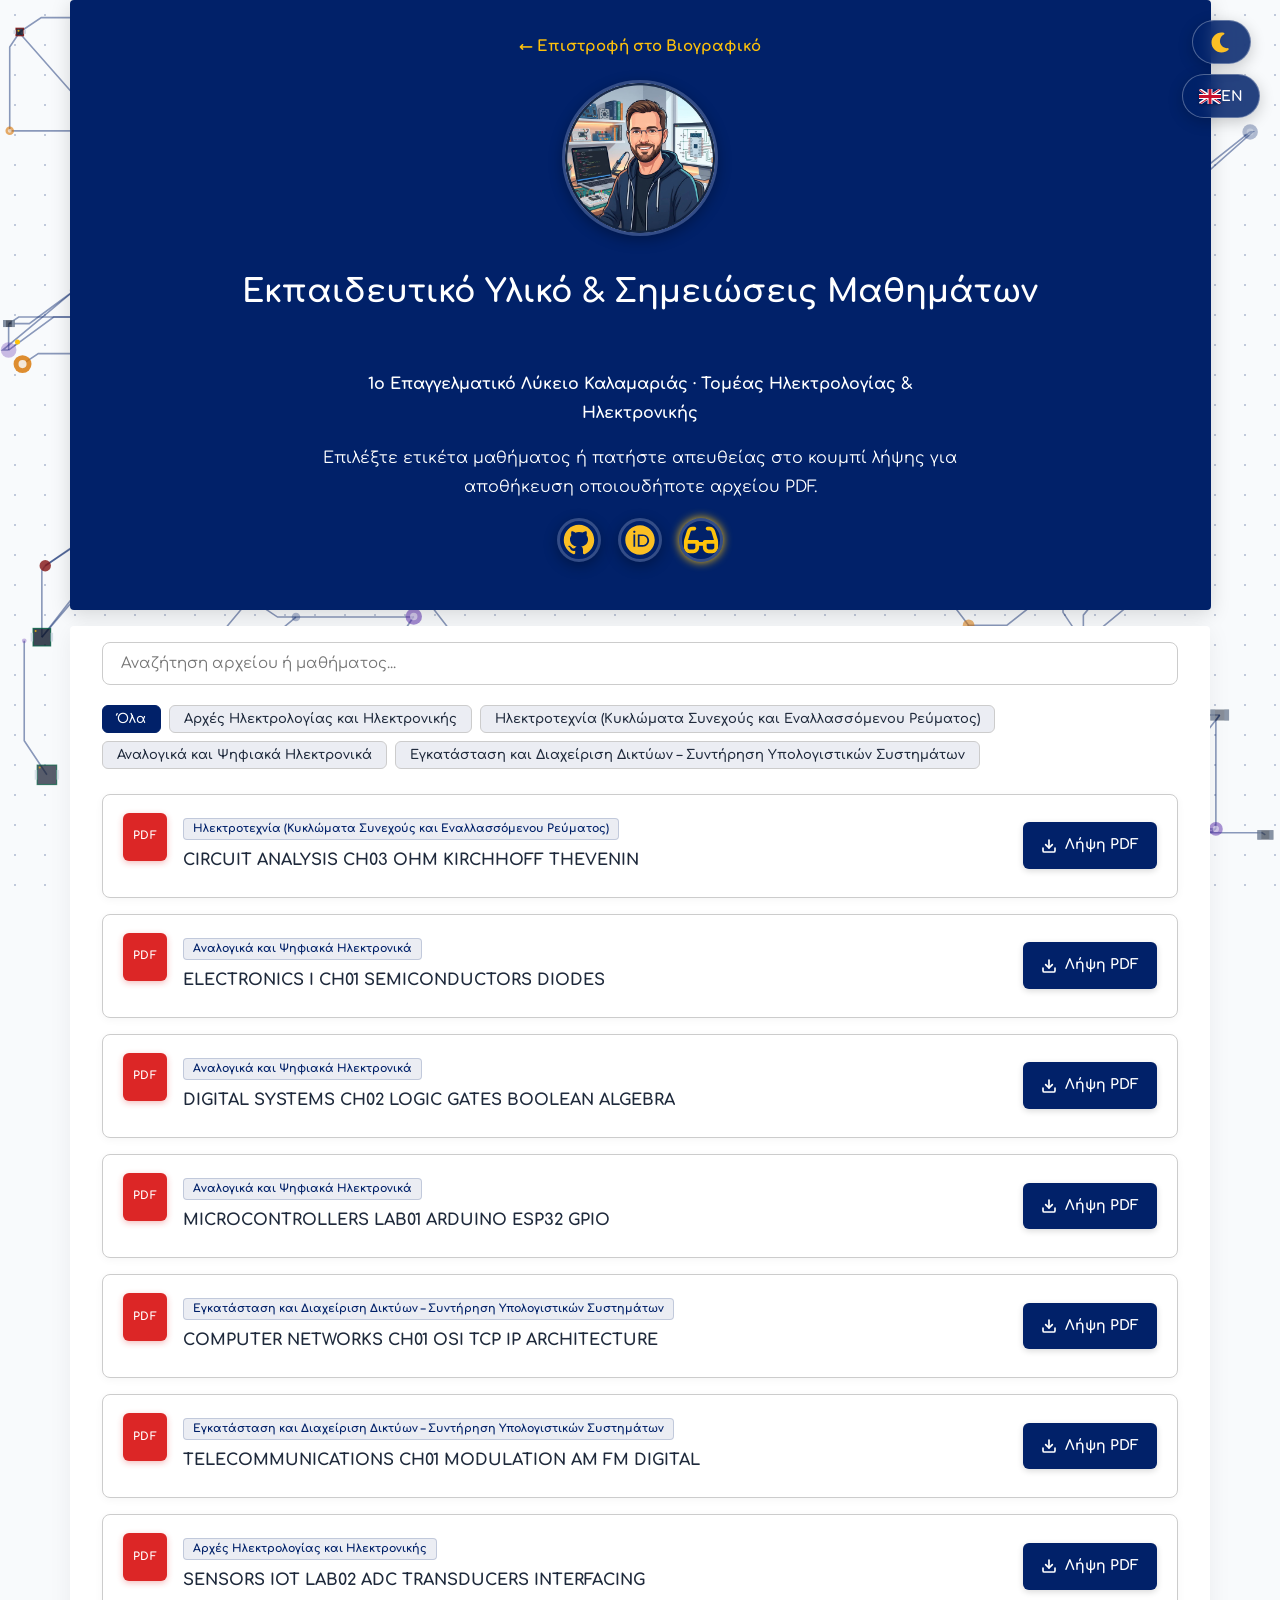
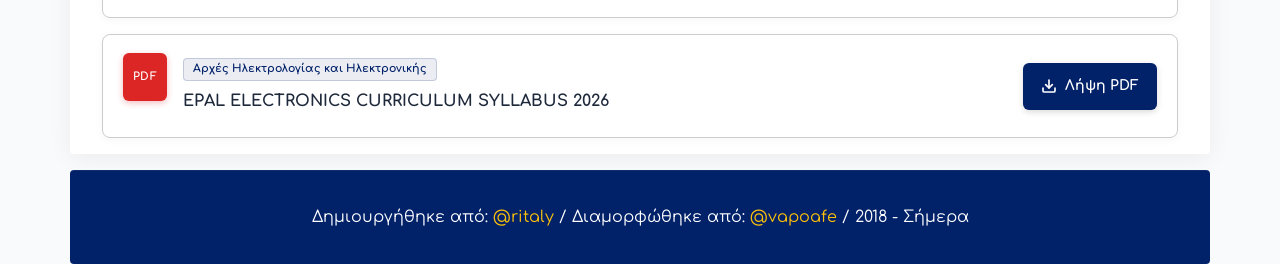
==== study.html @ eec415eb "Added study page with pdf educational content." ====
<!DOCTYPE html>
<html lang="el">
<head>
  <meta charset="UTF-8">
  <meta name="viewport" content="width=device-width, initial-scale=1.0">
  <title>Εκπαιδευτικό Υλικό - Βασίλειος Αποστολίδης-Αφεντούλης</title>
  <meta name="description" content="Λήψη αρχείων PDF μαθημάτων από τον Βασίλειο Αποστολίδη-Αφεντούλη.">
  <meta name="author" content="Vasileios Apostolidis-Afentoulis">
  <meta property="og:title" content="Εκπαιδευτικό Υλικό & Σημειώσεις - Βασίλειος Αποστολίδης-Αφεντούλης" />
  <meta property="og:description" content="Λήψη αρχείων PDF μαθημάτων από τον Βασίλειο Αποστολίδη-Αφεντούλη." />
  <meta property="og:type" content="website" />
  <link rel="icon" href="./img/favicon.ico?v=2">
  <link rel="preload" href="./fonts/Comfortaa-Regular.ttf" as="font" type="font/ttf" crossorigin>
  <link rel="stylesheet" href="style.css">
</head>

<body>

  <div id="particles-js"></div>
  
  <!-- Floating Controls: Language & Theme -->
  <div class="theme-toggle-container">
    <button id="lang-toggle" class="lang-toggle-btn" aria-label="Switch language to English" title="Switch language to English / Αλλαγή σε Αγγλικά">
      <img src="./img/uk.svg" alt="United Kingdom Flag" id="lang-flag-img" class="lang-flag-icon">
      <span id="lang-text">EN</span>
    </button>
    <button id="theme-toggle" class="theme-toggle-btn" aria-label="Switch to dark mode" title="Toggle Light/Dark mode">
      <img src="./img/moon.svg" alt="moon icon" id="moon-icon" class="theme-icon-img">
      <img src="./img/sun.svg" alt="sun icon" id="sun-icon" class="theme-icon-img">
    </button>
  </div>

  <header>
    <div>
      <a href="cv.html" class="study-back-link" data-i18n="backToCv">← Επιστροφή στο Βιογραφικό</a>
    </div>
    <div>
      <picture>
        <source srcset="./img/avatar.webp" type="image/webp">
        <img 
          src="./img/avatar.jpeg" 
          alt="Vasileios Apostolidis-Afentoulis profile photo" 
          width="150" 
          height="150" 
          loading="eager" 
          fetchpriority="high" 
          decoding="async" 
        />
      </picture>
    </div>
    <h1 data-i18n="studyHeaderTitle">Εκπαιδευτικό Υλικό</h1>
    <section>
      <p data-i18n="studyHeaderBio" style="font-weight: 700; margin-bottom: 6px;">Επαγγελματικό Λύκειο· Τομέας Ηλεκτρολογίας & Ηλεκτρονικής</p>
      <p data-i18n="studyHeaderDesc">Επιλέξτε ετικέτα μαθήματος ή πατήστε απευθείας στο κουμπί λήψης για αποθήκευση οποιουδήποτε αρχείου PDF.</p>
      <div style="margin-top: 15px;">
        <a href="https://github.com/vapoafe" target="_blank" rel="noopener noreferrer" aria-label="GitHub profile">
          <img src="./img/github.svg" alt="Github icon" class="github-icon" style="margin-right: 12px;">
        </a>
        <a href="https://orcid.org/0000-0002-4147-7011" target="_blank" rel="noopener noreferrer" aria-label="ORCID profile">
          <img src="./img/orcid.svg" alt="ORCID icon" class="orcid-icon" style="margin-right: 12px;">
        </a>
        <a href="study.html" aria-label="Current page: Study" title="Study & Course Materials / Εκπαιδευτικό Υλικό">
          <img src="./img/study.svg" alt="Study icon" class="study-icon" style="box-shadow: 0 0 10px #FFC20A; border-radius: 50%;">
        </a>
      </div>
    </section>
  </header>

  <main>
    <section>
      <!-- Search Bar -->
      <input 
        type="text" 
        id="study-search" 
        class="study-search-bar" 
        placeholder="Αναζήτηση αρχείου ή μαθήματος..." 
        aria-label="Αναζήτηση αρχείων"
      />

      <!-- Category Filter Tabs (4 Course Tags + All) -->
      <div class="study-categories" role="tablist" aria-label="Ετικέτες Μαθημάτων">
        <button class="study-category-btn active" data-cat="all" data-i18n="catAll">Όλα</button>
        <button class="study-category-btn" data-cat="arch-ilektro" data-i18n="catArchIlektro">Αρχές Ηλεκτρολογίας και Ηλεκτρονικής</button>
        <button class="study-category-btn" data-cat="ilektrotechnia" data-i18n="catIlektrotechnia">Ηλεκτροτεχνία (Κυκλώματα Συνεχούς και Εναλλασσόμενου Ρεύματος)</button>
        <button class="study-category-btn" data-cat="anlog-psif" data-i18n="catAnlogPsif">Αναλογικά και Ψηφιακά Ηλεκτρονικά</button>
        <button class="study-category-btn" data-cat="diktya-ypologistes" data-i18n="catDiktyaYpologistes">Εγκατάσταση και Διαχείριση Δικτύων – Συντήρηση Υπολογιστικών Συστημάτων</button>
      </div>

      <!-- PDF Card List: Rendered automatically by study.js with file names and tags -->
      <div class="pdf-list" id="pdf-container"></div>

      <!-- No Results Message -->
      <div id="no-results-msg" style="display: none; text-align: center; padding: 40px 20px; color: var(--muted-text);" data-i18n="noResults">
        Δεν βρέθηκε αρχείο που να ταιριάζει στην αναζήτησή σας.
      </div>
    </section>
  </main>

  <footer>
    <p data-i18n="footerText" data-i18n-html="true">Δημιουργήθηκε από: <a href="https://github.com/ritaly" target="_blank" rel="noopener noreferrer">@ritaly</a> / Διαμορφώθηκε από: <a href="https://github.com/vapoafe" target="_blank" rel="noopener noreferrer">@vapoafe</a> / 2018 - Σήμερα</p>
  </footer>

  <script src="circuit-particles.js" defer></script>
  <script src="study.js" defer></script>
</body>
</html>
---- style.css ----
/* =========================================================
    Comfortaa Font Definition
   ========================================================= */

/* Light 300 */
@font-face {
  font-family: 'Comfortaa';
  font-style: normal;
  font-weight: 300;
  font-display: swap;
  src: url('./fonts/Comfortaa-Light.ttf') format('truetype');
}

/* Regular - 400 */
@font-face {
  font-family: 'Comfortaa';
  font-style: normal;
  font-weight: 400;
  font-display: swap;
  src: url('./fonts/Comfortaa-Regular.ttf') format('truetype');
}

/* Medium - 500 */
@font-face {
  font-family: 'Comfortaa';
  font-style: normal;
  font-weight: 500;
  font-display: swap;
  src: url('./fonts/Comfortaa-Medium.ttf') format('truetype');
}

/* Semi-Bold - 600 */
@font-face {
  font-family: 'Comfortaa';
  font-style: normal;
  font-weight: 600;
  font-display: swap;
  src: url('./fonts/Comfortaa-SemiBold.ttf') format('truetype');
}

/* Bold - 700 */
@font-face {
  font-family: 'Comfortaa';
  font-style: normal;
  font-weight: 700;
  font-display: swap;
  src: url('./fonts/Comfortaa-Bold.ttf') format('truetype');
}

:root {
  --bg-color: #f8fafc;
  --main-bg: #ffffff;
  --text-color: #333333;
  --heading-color: #1e293b;
  --header-bg: #012169;
  --footer-bg: #012169;
  --border-color: #cccccc;
  --primary-accent: #012169;
  --secondary-accent: #FFC20A;
  --muted-text: #64748b;
}

body.dark-mode {
  --bg-color: #080d1a;
  --main-bg: #111a2e;
  --text-color: #cbd5e1;
  --heading-color: #f1f5f9;
  --header-bg: #060e20;
  --footer-bg: #060e20;
  --border-color: #1e2d4a;
  --primary-accent: #38bdf8;
  --secondary-accent: #fbbf24;
  --muted-text: #94a3b8;
}

body {
  margin: 0;
  font-family: 'Comfortaa', sans-serif;
  font-weight: 400;
  font-size: 16px;
  line-height: 1.8em;
  background-color: var(--bg-color);
  color: var(--text-color);
  transition: background-color 0.3s ease, color 0.3s ease;
}

#particles-js {
  position: fixed;
  width: 100%;
  height: 100%;
  top: 0;
  left: 0;
  z-index: -1;  /* Ensure particles are in the background */
}

/* Floating / Fixed Controls Container (Language & Theme) */
.theme-toggle-container {
  position: fixed;
  top: 20px;
  right: 20px;
  z-index: 1000;
  display: flex;
  align-items: center;
  gap: 10px;
  flex-direction: column-reverse;
}

/* Button styling for Theme and Language */
.theme-toggle-btn,
.lang-toggle-btn {
  display: flex;
  align-items: center;
  background: rgba(1, 33, 105, 0.85);
  color: #ffffff;
  border: 1px solid rgba(255, 255, 255, 0.3);
  padding: 8px 16px;
  border-radius: 30px;
  font-family: 'Comfortaa', sans-serif;
  font-size: 14px;
  font-weight: 700;
  cursor: pointer;
  box-shadow: 0 4px 15px rgba(0, 0, 0, 0.2);
  backdrop-filter: blur(8px);
  -webkit-backdrop-filter: blur(8px);
  transition: all 0.3s ease;
  min-height: 44px;
  min-width: 44px;
  user-select: none;
}

.theme-toggle-btn:hover,
.lang-toggle-btn:hover {
  background: #012169;
  transform: translateY(-2px);
  box-shadow: 0 6px 20px rgba(0, 0, 0, 0.3);
  border-color: #FFC20A;
}

.theme-toggle-btn:focus-visible,
.lang-toggle-btn:focus-visible {
  outline: 2px solid #FFC20A;
  outline-offset: 2px;
}

.theme-toggle-btn i {
  font-size: 16px;
  color: #FFC20A;
  border: none;
  width: auto;
  height: auto;
  line-height: normal;
  margin: 0;
}

body.dark-mode .theme-toggle-btn,
body.dark-mode .lang-toggle-btn {
  background: rgba(17, 26, 46, 0.9);
  color: #f1f5f9;
  border: 1px solid rgba(56, 189, 248, 0.4);
  box-shadow: 0 4px 15px rgba(0, 0, 0, 0.5);
}

body.dark-mode .theme-toggle-btn:hover,
body.dark-mode .lang-toggle-btn:hover {
  background: #18233c;
  border-color: #fbbf24;
}

body.dark-mode .theme-toggle-btn i {
  color: #fbbf24;
}

.lang-flag-icon {
  width: 22px;
  height: 15px;
  border-radius: 2px;
  object-fit: cover;
  box-shadow: 0 1px 3px rgba(0, 0, 0, 0.3);
  display: inline-block;
  vertical-align: middle;
}

a {
  color: var(--secondary-accent);
  text-decoration: none;
  transition: opacity 0.2s ease, color 0.2s ease;
}

a:hover {
  opacity: 0.75;
}

.custom-link {
  color: var(--primary-accent);
  text-decoration: underline;
}

article {
  padding: 0 1em;
}

section {
  margin: 1em;
  padding: 1em;
}

header, main, footer {
  margin: 0 auto;
  transition: background-color 0.3s ease, color 0.3s ease, border-color 0.3s ease, box-shadow 0.3s ease;
}

header {
  max-width: 1077px;
  padding: 2em;
  text-align: center;
  background-color: var(--header-bg);
  background-size: cover;
  background-position: fixed;
  color: white;
  box-shadow: 0 4px 20px rgba(0, 0, 0, 0.15);
  border-radius: 4px;
}

header section {
  margin: 0 auto;
  max-width: 640px;
}

header img {
  border-radius: 50%;
  width: 150px;
  height: 150px;
  max-width: 150px;
  aspect-ratio: 1 / 1;
  object-fit: cover;
  box-shadow: 0 4px 14px rgba(0, 0, 0, 0.3);
  border: 3px solid rgba(255, 255, 255, 0.2);
  transition: border-color 0.3s ease;
}

body.dark-mode header img {
  border-color: rgba(56, 189, 248, 0.4);
}

h1 {
  margin: 1em 0;
  color: #ffffff;
  font-weight: 700;
}

h2 {
  color: var(--heading-color);
  font-weight: 700;
  transition: color 0.3s ease;
  text-decoration: underline;
  border-bottom-width: 2px;
}

h3 {
  text-transform: uppercase;
  color: var(--heading-color);
}

h3, h4 {
  font-weight: 700;
  color: var(--heading-color);
}

main {
  max-width: 1140px;
  background: var(--main-bg);
  box-shadow: 0 4px 25px rgba(0, 0, 0, 0.06);
  border-radius: 4px;
}

body.dark-mode main {
  box-shadow: 0 10px 30px rgba(0, 0, 0, 0.4);
}

main section:not(:last-child) {
  border-bottom: 1px solid var(--border-color);
}

.two-column-list {
  display: grid;
  grid-template-columns: 1fr 1fr;
  gap: 20px;
}

.course, .skills {
  display: -ms-flexbox;
  display: flex;
  -ms-flex-wrap: wrap;
  flex-wrap: wrap;
  justify-content: space-around;
}

.course .title {
  color: var(--primary-accent);
  -ms-flex: 0 0 33.3%;
  flex: 0 0 33.3%;
  max-width: 33%;
}

.course .descrition {
  -ms-flex: 0 0 66.6%;
  flex: 0 0 66.6%;
  max-width: 66.6%;
}

.course .descrition p {
  padding-left: 1em;
}

.github-icon,
.orcid-icon,
.study-icon {
  width: 38px;
  height: auto;
  text-decoration: none;
  display: inline-block;
  vertical-align: middle;
  transition: transform 0.2s ease, opacity 0.2s ease;
}

.github-icon:hover,
.orcid-icon:hover,
.study-icon:hover {
  transform: scale(1.1);
  opacity: 0.9;
}

/* Study Subpage Specific Styles */
.study-back-link {
  display: inline-flex;
  align-items: center;
  gap: 8px;
  color: var(--secondary-accent);
  font-weight: 700;
  text-decoration: none;
  margin-bottom: 1.2em;
  font-size: 15px;
  transition: transform 0.2s ease, opacity 0.2s ease;
}

.study-back-link:hover {
  transform: translateX(-3px);
  opacity: 0.85;
}

.study-search-bar {
  width: 100%;
  box-sizing: border-box;
  padding: 12px 18px;
  border-radius: 8px;
  border: 1px solid var(--border-color);
  background: var(--main-bg);
  color: var(--text-color);
  font-family: 'Comfortaa', sans-serif;
  font-size: 15px;
  margin-bottom: 20px;
  outline: none;
  transition: border-color 0.2s ease, box-shadow 0.2s ease;
}

.study-search-bar:focus {
  border-color: var(--primary-accent);
  box-shadow: 0 0 0 3px rgba(1, 33, 105, 0.15);
}

body.dark-mode .study-search-bar:focus {
  box-shadow: 0 0 0 3px rgba(56, 189, 248, 0.25);
}

.study-categories {
  display: flex;
  flex-wrap: wrap;
  gap: 8px;
  margin-bottom: 25px;
}

.study-category-btn {
  background: rgba(1, 33, 105, 0.08);
  color: var(--heading-color);
  border: 1px solid var(--border-color);
  padding: 6px 14px;
  border-radius: 6px;
  font-family: 'Comfortaa', sans-serif;
  font-size: 13px;
  font-weight: 600;
  cursor: pointer;
  transition: all 0.2s ease;
}

.study-category-btn:hover {
  background: var(--primary-accent);
  color: #ffffff;
  border-color: var(--primary-accent);
}

.study-category-btn.active {
  background: var(--primary-accent);
  color: #ffffff;
  border-color: var(--primary-accent);
}

body.dark-mode .study-category-btn {
  background: rgba(56, 189, 248, 0.1);
  border-color: rgba(56, 189, 248, 0.2);
}

body.dark-mode .study-category-btn:hover,
body.dark-mode .study-category-btn.active {
  background: var(--primary-accent);
  color: #060e20;
  font-weight: 700;
}

.pdf-list {
  display: flex;
  flex-direction: column;
  gap: 16px;
}

.pdf-card {
  display: flex;
  align-items: center;
  justify-content: space-between;
  padding: 18px 20px;
  border: 1px solid var(--border-color);
  border-radius: 8px;
  background: var(--main-bg);
  transition: all 0.2s ease;
  box-shadow: 0 2px 8px rgba(0, 0, 0, 0.04);
}

.pdf-card:hover {
  border-color: var(--primary-accent);
  transform: translateY(-2px);
  box-shadow: 0 6px 16px rgba(0, 0, 0, 0.08);
}

.pdf-card-left {
  display: flex;
  align-items: flex-start;
  gap: 16px;
  flex: 1;
}

.pdf-icon-badge {
  flex-shrink: 0;
  width: 44px;
  height: 48px;
  background: #dc2626;
  color: #ffffff;
  border-radius: 6px;
  display: flex;
  flex-direction: column;
  align-items: center;
  justify-content: center;
  font-weight: 700;
  font-size: 11px;
  box-shadow: 0 2px 6px rgba(220, 38, 38, 0.3);
  letter-spacing: 0.5px;
}

.pdf-card-info {
  flex: 1;
}

.pdf-course-tag {
  display: inline-block;
  font-size: 11px;
  font-weight: 700;
  padding: 3px 9px;
  border-radius: 4px;
  background: rgba(1, 33, 105, 0.08);
  color: var(--primary-accent);
  border: 1px solid rgba(1, 33, 105, 0.18);
  margin-bottom: 6px;
  line-height: 1.3em;
}

body.dark-mode .pdf-course-tag {
  background: rgba(56, 189, 248, 0.12);
  color: #38bdf8;
  border-color: rgba(56, 189, 248, 0.25);
}

.pdf-card-course {
  font-size: 13px;
  font-weight: 700;
  color: var(--primary-accent);
  margin-bottom: 2px;
}

.pdf-card-title {
  font-size: 16px;
  font-weight: 700;
  color: var(--heading-color);
  margin: 0 0 4px 0;
}

.pdf-card-desc {
  font-size: 14px;
  color: var(--muted-text);
  margin: 0 0 6px 0;
  line-height: 1.5em;
}

.pdf-card-meta {
  font-size: 12px;
  color: var(--muted-text);
}

.pdf-card-meta span {
  display: inline-block;
}

.pdf-download-btn {
  display: inline-flex;
  align-items: center;
  gap: 8px;
  padding: 9px 18px;
  background: var(--primary-accent);
  color: #ffffff;
  border-radius: 6px;
  text-decoration: none;
  font-weight: 700;
  font-size: 14px;
  white-space: nowrap;
  flex-shrink: 0;
  transition: all 0.2s ease;
  box-shadow: 0 2px 6px rgba(0, 0, 0, 0.15);
}

.pdf-download-btn:hover {
  background: var(--secondary-accent);
  color: #012169;
  transform: translateY(-1px);
  opacity: 1;
}

body.dark-mode .pdf-download-btn {
  background: var(--primary-accent);
  color: #060e20;
}

body.dark-mode .pdf-download-btn:hover {
  background: var(--secondary-accent);
  color: #060e20;
}

@media only screen and (max-width: 768px) {
  .pdf-card {
    flex-direction: column;
    align-items: stretch;
    gap: 14px;
  }
  .pdf-download-btn {
    text-align: center;
    justify-content: center;
    width: 100%;
    box-sizing: border-box;
  }
}

.theme-icon-img {
  width: 25px;
  height: 25px;
}

/* Default state: Hide sun, show moon */
#sun-icon {
  display: none;
}
#moon-icon {
  display: inline-block;
}

/* Dark mode state: Hide moon, show sun */
body.dark-mode #moon-icon {
  display: none;
}
body.dark-mode #sun-icon {
  display: inline-block;
}

.flag-icon {
  width: 20px;
  height: auto;
  vertical-align: middle;
  margin-right: 5px;
  border-radius: 2px;
}

.skills .column {
  -ms-flex: 0 0 50%;
  flex: 0 0 50%;
  max-width: 50%;
}

.skills .column ul, ul.job-description {
  list-style-type: none;
  padding-left: 1em;
}

.skills .column ul > li:before {
  content: "►";
  padding-right: 0.5em;
  color: var(--primary-accent);
}

.school, .job-title {
  text-transform: capitalize;
}

.school span, .job-title span {
  color: var(--primary-accent);
  font-weight: 700;
}

.job-title span.plain-text {
  color: inherit;
  font-weight: normal;
}


footer {
  max-width: 1092px;
  padding: 1em 1.5em;
  background: var(--footer-bg);
  color: white;
  text-align: center;
  border-top: 1px solid rgba(255, 255, 255, 0.05);
  border-radius: 4px;
}

@media only screen and (max-width: 768px) {
  .course {
    display: block;
  }

  .course .title, .course .descrition {
    max-width: 100%;
  }

  .theme-toggle-container {
    top: 12px;
    right: 12px;
    gap: 8px;
  }

  .theme-toggle-btn,
  .lang-toggle-btn {
    padding: 6px 12px;
    font-size: 13px;
  }
}

@media only screen and (max-width: 576px) {
  .skills {
    display: block;
  }

  .skills .column {
    max-width: 100%;
  }

  footer {
    text-align: center;
  }
}
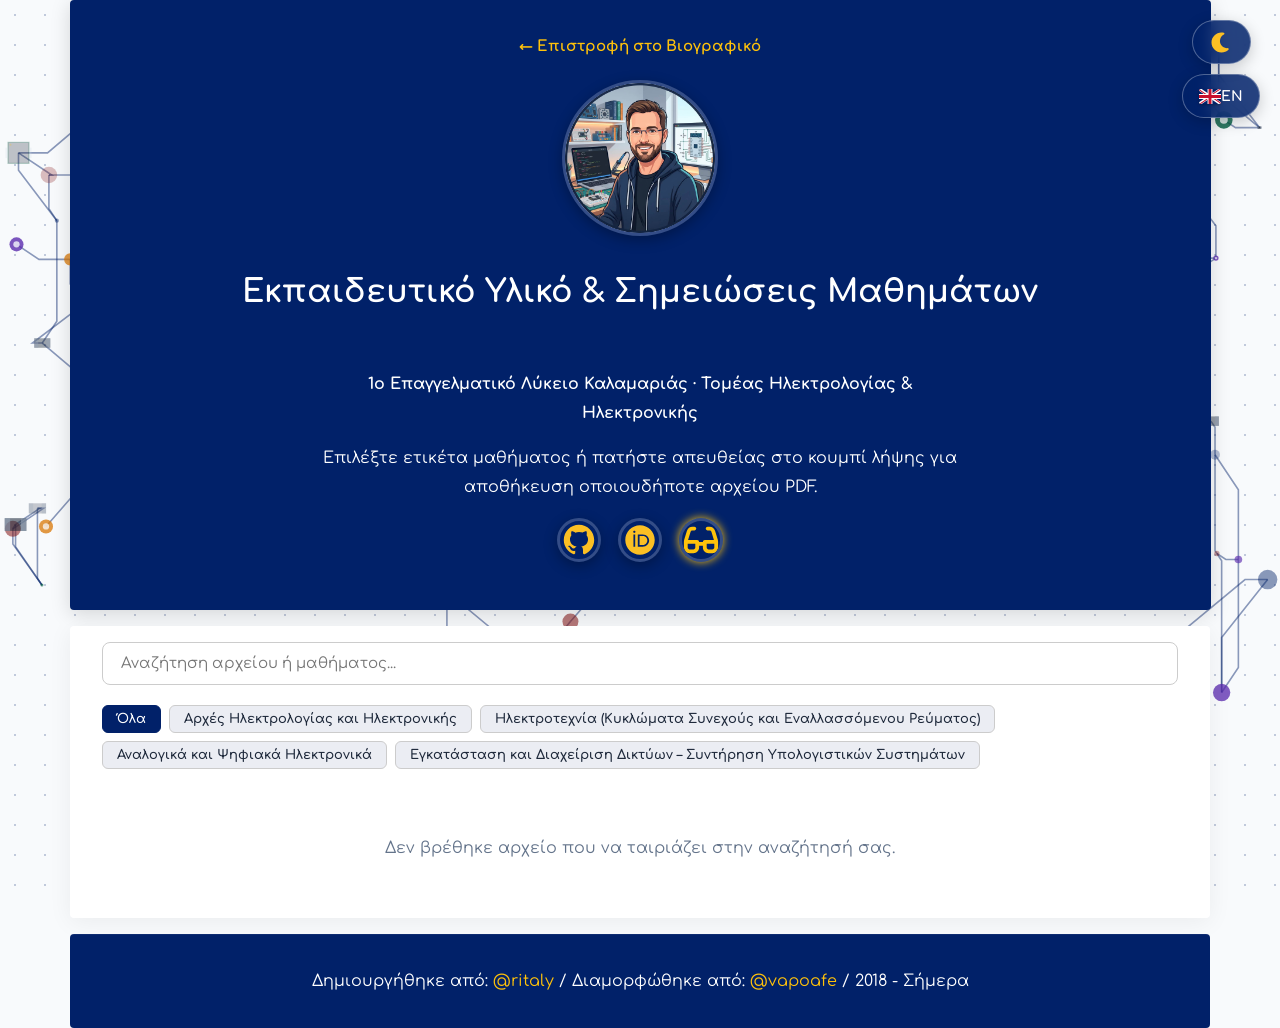
==== commit 385d58e1: "Updated pdf discovery." ====
--- a/study.html
+++ b/study.html
@@ -50,7 +50,7 @@
     </div>
     <h1 data-i18n="studyHeaderTitle">Εκπαιδευτικό Υλικό</h1>
     <section>
-      <p data-i18n="studyHeaderBio" style="font-weight: 700; margin-bottom: 6px;">Επαγγελματικό Λύκειο· Τομέας Ηλεκτρολογίας & Ηλεκτρονικής</p>
+      <p data-i18n="studyHeaderBio" style="font-weight: 700; margin-bottom: 6px;">Επαγγελματικό Λύκειο · Τομέας Ηλεκτρολογίας & Ηλεκτρονικής</p>
       <p data-i18n="studyHeaderDesc">Επιλέξτε ετικέτα μαθήματος ή πατήστε απευθείας στο κουμπί λήψης για αποθήκευση οποιουδήποτε αρχείου PDF.</p>
       <div style="margin-top: 15px;">
         <a href="https://github.com/vapoafe" target="_blank" rel="noopener noreferrer" aria-label="GitHub profile">
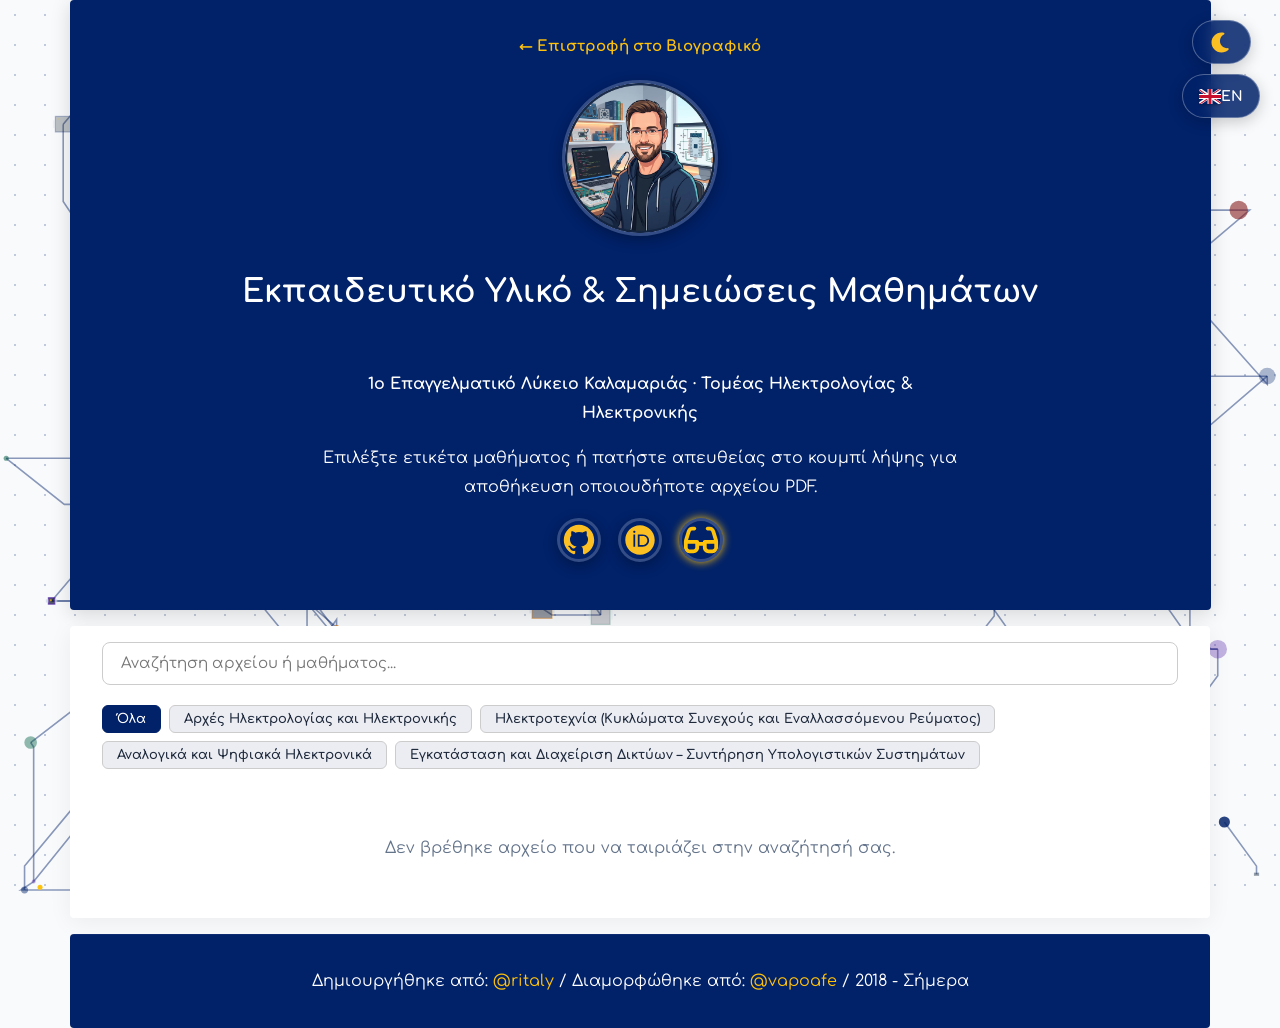
==== commit e782a57c: "Fixed a typo in study.html." ====
--- a/study.html
+++ b/study.html
@@ -32,7 +32,7 @@
 
   <header>
     <div>
-      <a href="cv.html" class="study-back-link" data-i18n="backToCv">← Επιστροφή στο Βιογραφικό</a>
+      <a href="index.html" class="study-back-link" data-i18n="backToCv">← Επιστροφή στο Βιογραφικό</a>
     </div>
     <div>
       <picture>
@@ -50,7 +50,7 @@
     </div>
     <h1 data-i18n="studyHeaderTitle">Εκπαιδευτικό Υλικό</h1>
     <section>
-      <p data-i18n="studyHeaderBio" style="font-weight: 700; margin-bottom: 6px;">Επαγγελματικό Λύκειο · Τομέας Ηλεκτρολογίας & Ηλεκτρονικής</p>
+      <p data-i18n="studyHeaderBio" style="font-weight: 700; margin-bottom: 6px;">Επαγγελματικό Λύκειο | Τομέας Ηλεκτρολογίας & Ηλεκτρονικής</p>
       <p data-i18n="studyHeaderDesc">Επιλέξτε ετικέτα μαθήματος ή πατήστε απευθείας στο κουμπί λήψης για αποθήκευση οποιουδήποτε αρχείου PDF.</p>
       <div style="margin-top: 15px;">
         <a href="https://github.com/vapoafe" target="_blank" rel="noopener noreferrer" aria-label="GitHub profile">
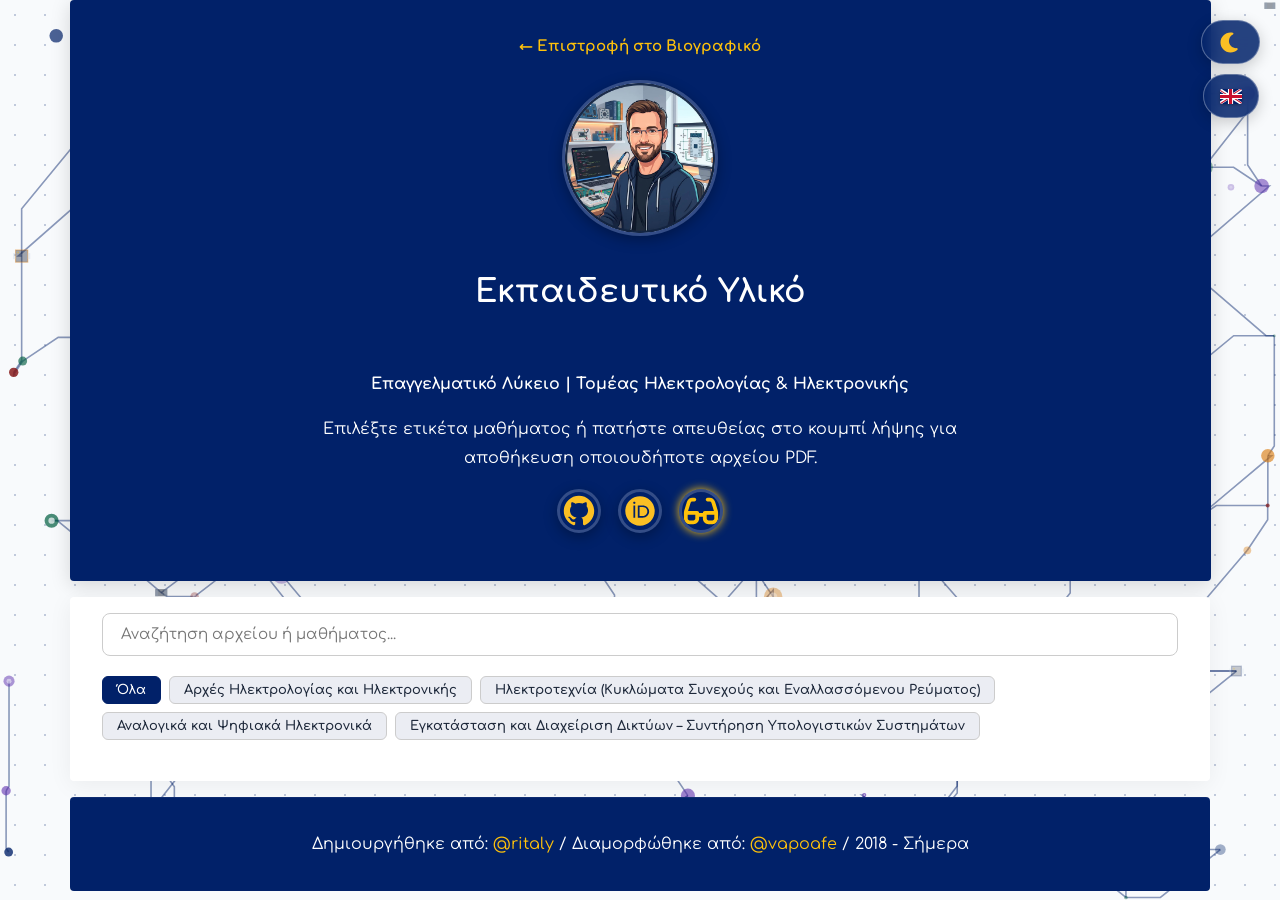
==== commit 3f634608: "Changed text appearance of study material and language button." ====
--- a/study.html
+++ b/study.html
@@ -22,7 +22,7 @@
   <div class="theme-toggle-container">
     <button id="lang-toggle" class="lang-toggle-btn" aria-label="Switch language to English" title="Switch language to English / Αλλαγή σε Αγγλικά">
       <img src="./img/uk.svg" alt="United Kingdom Flag" id="lang-flag-img" class="lang-flag-icon">
-      <span id="lang-text">EN</span>
+      <span id="lang-text"></span>
     </button>
     <button id="theme-toggle" class="theme-toggle-btn" aria-label="Switch to dark mode" title="Toggle Light/Dark mode">
       <img src="./img/moon.svg" alt="moon icon" id="moon-icon" class="theme-icon-img">
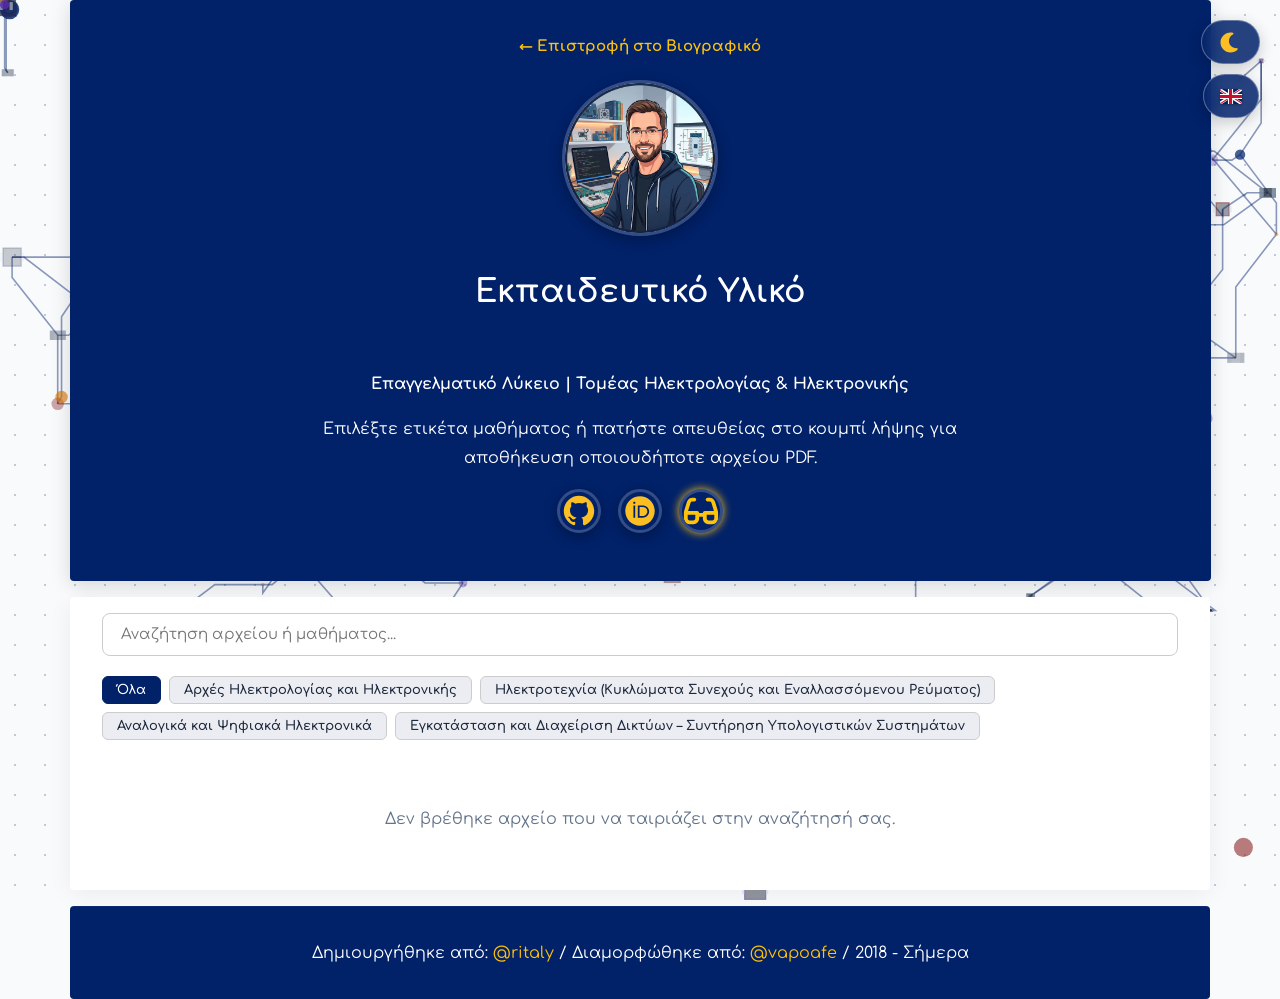
==== commit c57466dc: "Fixed language button issue." ====
--- a/study.html
+++ b/study.html
@@ -22,7 +22,6 @@
   <div class="theme-toggle-container">
     <button id="lang-toggle" class="lang-toggle-btn" aria-label="Switch language to English" title="Switch language to English / Αλλαγή σε Αγγλικά">
       <img src="./img/uk.svg" alt="United Kingdom Flag" id="lang-flag-img" class="lang-flag-icon">
-      <span id="lang-text"></span>
     </button>
     <button id="theme-toggle" class="theme-toggle-btn" aria-label="Switch to dark mode" title="Toggle Light/Dark mode">
       <img src="./img/moon.svg" alt="moon icon" id="moon-icon" class="theme-icon-img">
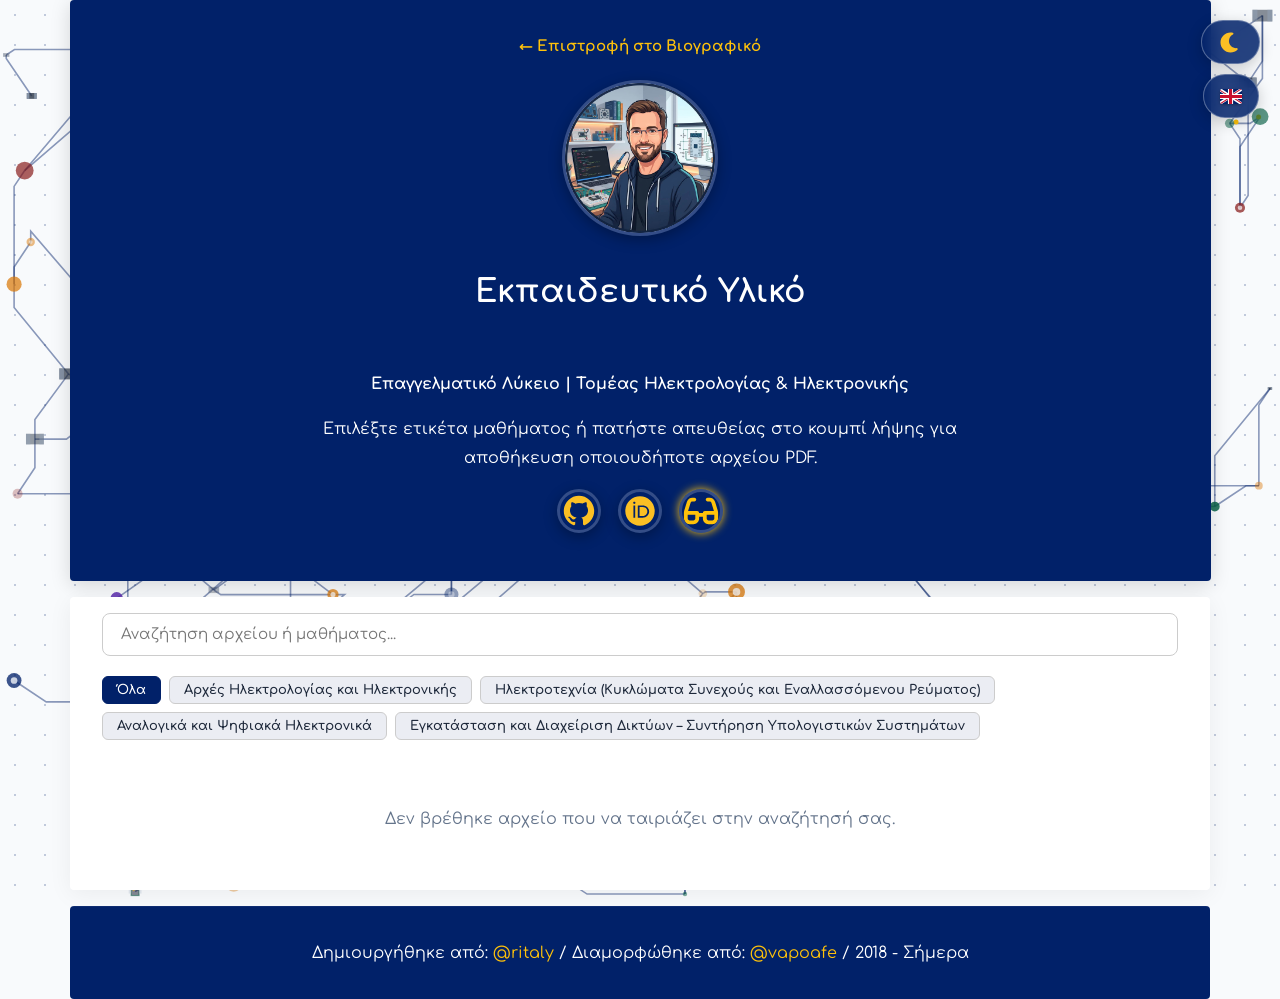
==== commit 71ab988f: "Updated category filter buttons with ARIA roles Updated category filter buttons to include ARIA role" ====
--- a/study.html
+++ b/study.html
@@ -78,15 +78,15 @@
 
       <!-- Category Filter Tabs (4 Course Tags + All) -->
       <div class="study-categories" role="tablist" aria-label="Ετικέτες Μαθημάτων">
-        <button class="study-category-btn active" data-cat="all" data-i18n="catAll">Όλα</button>
-        <button class="study-category-btn" data-cat="arch-ilektro" data-i18n="catArchIlektro">Αρχές Ηλεκτρολογίας και Ηλεκτρονικής</button>
-        <button class="study-category-btn" data-cat="ilektrotechnia" data-i18n="catIlektrotechnia">Ηλεκτροτεχνία (Κυκλώματα Συνεχούς και Εναλλασσόμενου Ρεύματος)</button>
-        <button class="study-category-btn" data-cat="anlog-psif" data-i18n="catAnlogPsif">Αναλογικά και Ψηφιακά Ηλεκτρονικά</button>
-        <button class="study-category-btn" data-cat="diktya-ypologistes" data-i18n="catDiktyaYpologistes">Εγκατάσταση και Διαχείριση Δικτύων – Συντήρηση Υπολογιστικών Συστημάτων</button>
+        <button class="study-category-btn active" role="tab" aria-selected="true" aria-controls="pdf-container" id="tab-all" data-cat="all" data-i18n="catAll">Όλα</button>
+        <button class="study-category-btn" role="tab" aria-selected="false" aria-controls="pdf-container" id="tab-arch-ilektro" data-cat="arch-ilektro" data-i18n="catArchIlektro">Αρχές Ηλεκτρολογίας και Ηλεκτρονικής</button>
+        <button class="study-category-btn" role="tab" aria-selected="false" aria-controls="pdf-container" id="tab-ilektrotechnia" data-cat="ilektrotechnia" data-i18n="catIlektrotechnia">Ηλεκτροτεχνία (Κυκλώματα Συνεχούς και Εναλλασσόμενου Ρεύματος)</button>
+        <button class="study-category-btn" role="tab" aria-selected="false" aria-controls="pdf-container" id="tab-anlog-psif" data-cat="anlog-psif" data-i18n="catAnlogPsif">Αναλογικά και Ψηφιακά Ηλεκτρονικά</button>
+        <button class="study-category-btn" role="tab" aria-selected="false" aria-controls="pdf-container" id="tab-diktya-ypologistes" data-cat="diktya-ypologistes" data-i18n="catDiktyaYpologistes">Εγκατάσταση και Διαχείριση Δικτύων – Συντήρηση Υπολογιστικών Συστημάτων</button>
       </div>
 
       <!-- PDF Card List: Rendered automatically by study.js with file names and tags -->
-      <div class="pdf-list" id="pdf-container"></div>
+      <div class="pdf-list" id="pdf-container" role="tabpanel" aria-labelledby="tab-all"></div>
 
       <!-- No Results Message -->
       <div id="no-results-msg" style="display: none; text-align: center; padding: 40px 20px; color: var(--muted-text);" data-i18n="noResults">
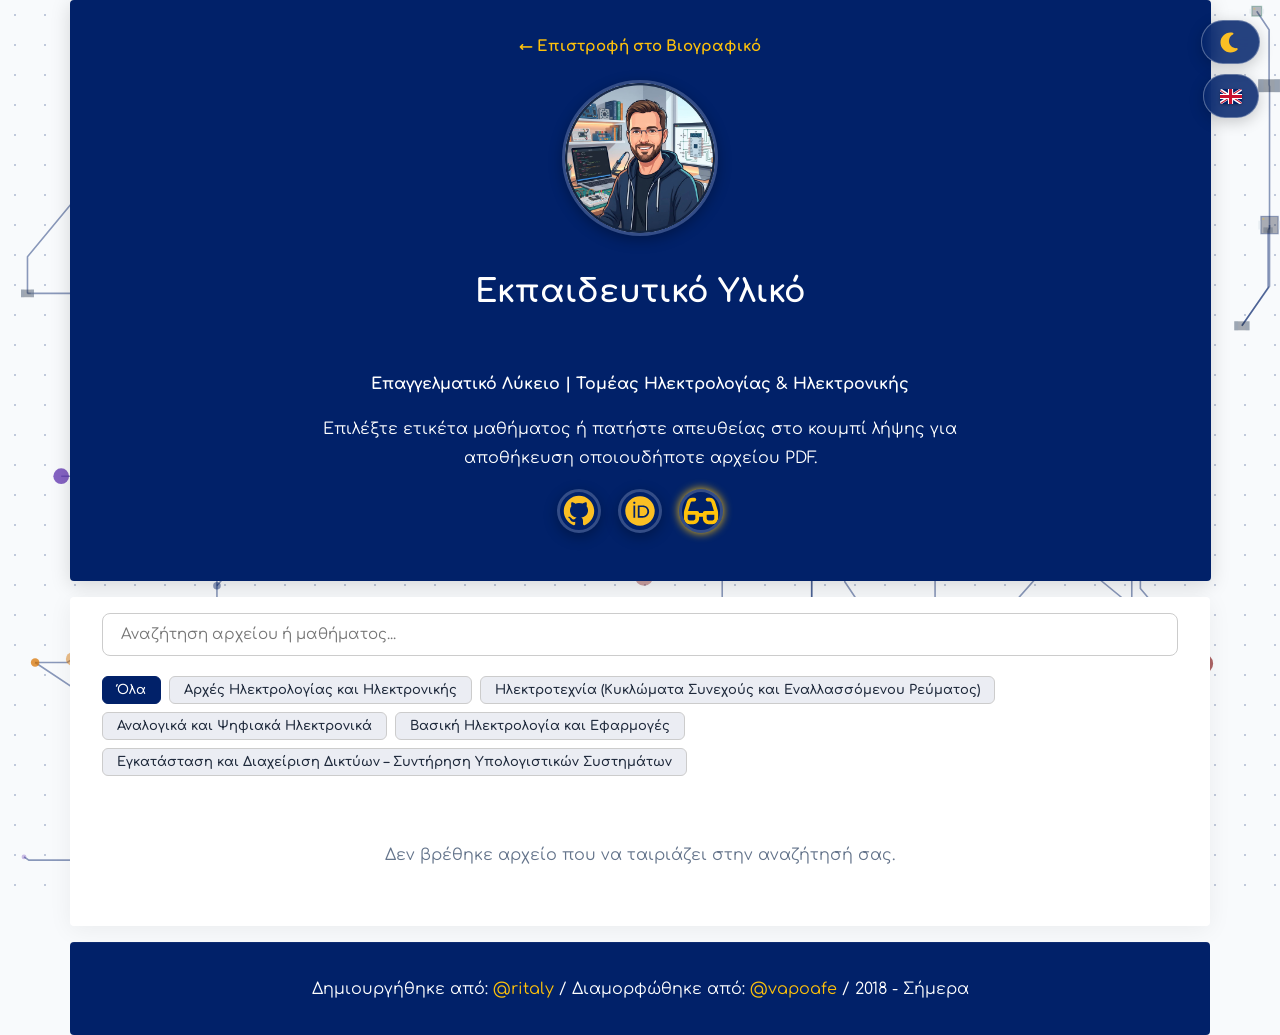
==== commit a7e7923d: "Added button for Basic Electrology and Applications." ====
--- a/study.html
+++ b/study.html
@@ -82,6 +82,7 @@
         <button class="study-category-btn" role="tab" aria-selected="false" aria-controls="pdf-container" id="tab-arch-ilektro" data-cat="arch-ilektro" data-i18n="catArchIlektro">Αρχές Ηλεκτρολογίας και Ηλεκτρονικής</button>
         <button class="study-category-btn" role="tab" aria-selected="false" aria-controls="pdf-container" id="tab-ilektrotechnia" data-cat="ilektrotechnia" data-i18n="catIlektrotechnia">Ηλεκτροτεχνία (Κυκλώματα Συνεχούς και Εναλλασσόμενου Ρεύματος)</button>
         <button class="study-category-btn" role="tab" aria-selected="false" aria-controls="pdf-container" id="tab-anlog-psif" data-cat="anlog-psif" data-i18n="catAnlogPsif">Αναλογικά και Ψηφιακά Ηλεκτρονικά</button>
+        <button class="study-category-btn" role="tab" aria-selected="false" aria-controls="pdf-container" id="tab-vasiki-ilektrologia" data-cat="vasiki-ilektrologia" data-i18n="catVasikiIlektrologia">Βασική Ηλεκτρολογία και Εφαρμογές</button>
         <button class="study-category-btn" role="tab" aria-selected="false" aria-controls="pdf-container" id="tab-diktya-ypologistes" data-cat="diktya-ypologistes" data-i18n="catDiktyaYpologistes">Εγκατάσταση και Διαχείριση Δικτύων – Συντήρηση Υπολογιστικών Συστημάτων</button>
       </div>
 
